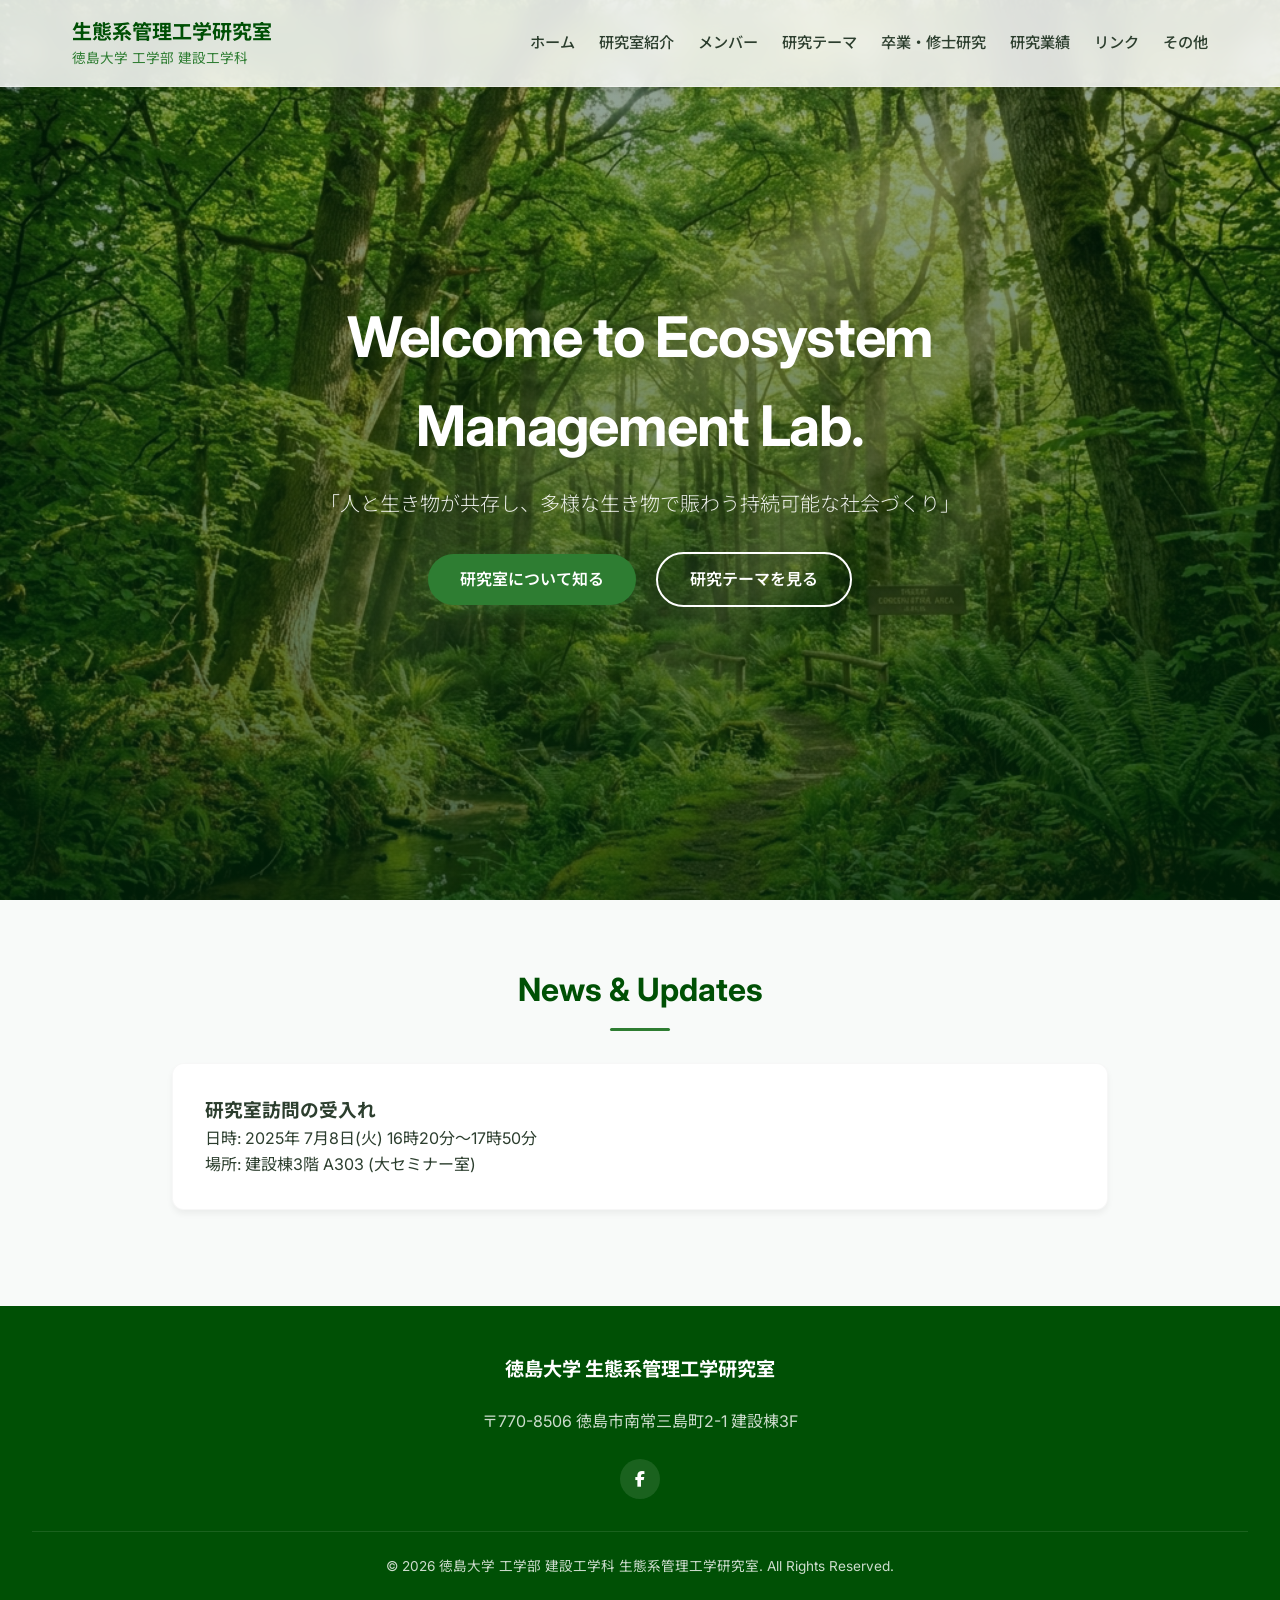
==== index.html @ 76bf6b3a "Add files via upload" ====
<!DOCTYPE html>
<html lang="ja">
<head>
  <meta charset="UTF-8">
  <meta name="viewport" content="width=device-width, initial-scale=1.0">
  <meta name="description" content="徳島大学 工学部 建設工学科 生態系管理工学研究室の公式ウェブサイトです。「人と生き物が共存し、多様な生き物で賑わう持続可能な社会づくり」を目指しています。">
  <title>徳島大学 生態系管理工学研究室 (Ecosystem Management Lab)</title>
  <link rel="stylesheet" href="style.css">
  <link rel="stylesheet" href="https://cdnjs.cloudflare.com/ajax/libs/font-awesome/6.4.0/css/all.min.css">
</head>
<body>

  <header>
    <div class="nav-container">
      <a href="index.html" class="logo">
        生態系管理工学研究室
        <span>徳島大学 工学部 建設工学科</span>
      </a>
      <button class="mobile-menu-btn"><i class="fas fa-bars"></i></button>
      <ul class="nav-links">
        <li><a href="index.html">ホーム</a></li>
        <li><a href="about.html">研究室紹介</a></li>
        <li><a href="members.html">メンバー</a></li>
        <li><a href="research.html">研究テーマ</a></li>
        <li><a href="projects.html">卒業・修士研究</a></li>
        <li><a href="achievements.html">研究業績</a></li>
        <li><a href="links.html">リンク</a></li>
        <li><a href="others.html">その他</a></li>
      </ul>
    </div>
  </header>

  <main>
    <section class="hero">
      <div class="hero-content">
        <h1>Welcome to Ecosystem Management Lab.</h1>
        <p>「人と生き物が共存し、多様な生き物で賑わう持続可能な社会づくり」</p>
        <a href="about.html" class="btn">研究室について知る</a>
        <a href="research.html" class="btn btn-outline">研究テーマを見る</a>
      </div>
    </section>

    <section class="container fade-in-section">
      <h2 class="section-title">News & Updates</h2>
      <div class="card">
        <h3>研究室訪問の受入れ</h3>
        <p>日時: 2025年 7月8日(火) 16時20分～17時50分</p>
        <p>場所: 建設棟3階 A303 (大セミナー室)</p>
      </div>
    </section>
  </main>

  <footer>
    <div class="footer-content">
      <div class="footer-logo">徳島大学 生態系管理工学研究室</div>
      <p>〒770-8506 徳島市南常三島町2-1 建設棟3F</p>
      <div class="social-links">
        <a href="https://www.facebook.com/" target="_blank" class="social-icon" aria-label="Facebook">
          <i class="fab fa-facebook-f"></i>
        </a>
      </div>
    </div>
    <div class="copyright">
      &copy; 2026 徳島大学 工学部 建設工学科 生態系管理工学研究室. All Rights Reserved.
    </div>
  </footer>

  <script src="main.js"></script>
</body>
</html>
---- style.css ----
@import url('https://fonts.googleapis.com/css2?family=Inter:wght@300;400;600;700&family=Noto+Sans+JP:wght@300;400;500;700&display=swap');

:root {
  --primary-color: #2e7d32; /* Deep natural green */
  --primary-light: #60ad5e;
  --primary-dark: #005005;
  --bg-color: #f8faf9;
  --text-main: #2c3e2e;
  --text-light: #5f7461;
  --white: #ffffff;
  --glass-bg: rgba(255, 255, 255, 0.85);
  --glass-border: rgba(255, 255, 255, 0.3);
  --shadow-sm: 0 4px 6px rgba(0, 0, 0, 0.05);
  --shadow-md: 0 10px 20px rgba(0, 0, 0, 0.08);
  --transition: all 0.3s cubic-bezier(0.25, 0.8, 0.25, 1);
}

* {
  margin: 0;
  padding: 0;
  box-sizing: border-box;
}

body {
  font-family: 'Inter', 'Noto Sans JP', sans-serif;
  background-color: var(--bg-color);
  color: var(--text-main);
  line-height: 1.6;
  overflow-x: hidden;
}

/* Glassmorphism Header */
header {
  position: fixed;
  top: 0;
  width: 100%;
  z-index: 1000;
  background: var(--glass-bg);
  backdrop-filter: blur(12px);
  -webkit-backdrop-filter: blur(12px);
  border-bottom: 1px solid var(--glass-border);
  box-shadow: var(--shadow-sm);
  transition: var(--transition);
}

header.scrolled {
  background: rgba(255, 255, 255, 0.95);
  box-shadow: var(--shadow-md);
}

.nav-container {
  max-width: 1200px;
  margin: 0 auto;
  padding: 1rem 2rem;
  display: flex;
  justify-content: space-between;
  align-items: center;
}

.logo {
  font-size: 1.25rem;
  font-weight: 700;
  color: var(--primary-dark);
  text-decoration: none;
  display: flex;
  flex-direction: column;
}

.logo span {
  font-size: 0.85rem;
  font-weight: 400;
  color: var(--primary-color);
}

.nav-links {
  display: flex;
  gap: 1.5rem;
  list-style: none;
}

.nav-links a {
  text-decoration: none;
  color: var(--text-main);
  font-weight: 500;
  font-size: 0.95rem;
  position: relative;
  padding: 0.5rem 0;
  transition: var(--transition);
}

.nav-links a::after {
  content: '';
  position: absolute;
  bottom: 0;
  left: 0;
  width: 0;
  height: 2px;
  background: var(--primary-color);
  transition: var(--transition);
}

.nav-links a:hover {
  color: var(--primary-color);
}

.nav-links a:hover::after {
  width: 100%;
}

.mobile-menu-btn {
  display: none;
  background: none;
  border: none;
  font-size: 1.5rem;
  color: var(--text-main);
  cursor: pointer;
}

/* Hero Section */
.hero {
  height: 100vh;
  min-height: 600px;
  background-image: linear-gradient(rgba(0, 40, 10, 0.4), rgba(0, 40, 10, 0.7)), url('images/hero.png');
  background-size: cover;
  background-position: center;
  background-attachment: fixed;
  display: flex;
  align-items: center;
  justify-content: center;
  text-align: center;
  color: var(--white);
  padding: 0 2rem;
  position: relative;
}

.hero-content {
  max-width: 800px;
  animation: fadeUp 1s ease-out;
}

.hero-content h1 {
  font-size: 3.5rem;
  font-weight: 700;
  margin-bottom: 1rem;
  letter-spacing: -0.02em;
}

.hero-content p {
  font-size: 1.25rem;
  font-weight: 300;
  margin-bottom: 2rem;
  opacity: 0.9;
}

.btn {
  display: inline-block;
  padding: 0.8rem 2rem;
  background: var(--primary-color);
  color: var(--white);
  text-decoration: none;
  border-radius: 50px;
  font-weight: 600;
  transition: var(--transition);
  box-shadow: 0 4px 15px rgba(46, 125, 50, 0.3);
}

.btn:hover {
  background: var(--primary-light);
  transform: translateY(-2px);
  box-shadow: 0 6px 20px rgba(46, 125, 50, 0.4);
}

.btn-outline {
  background: transparent;
  border: 2px solid var(--white);
  box-shadow: none;
  margin-left: 1rem;
}

.btn-outline:hover {
  background: var(--white);
  color: var(--primary-dark);
  box-shadow: 0 6px 20px rgba(255, 255, 255, 0.3);
}

/* Page Header (for subpages) */
.page-header {
  height: 40vh;
  min-height: 300px;
  background-image: linear-gradient(rgba(0, 40, 10, 0.6), rgba(0, 40, 10, 0.8)), url('images/hero.png');
  background-size: cover;
  background-position: center;
  display: flex;
  align-items: center;
  justify-content: center;
  text-align: center;
  color: var(--white);
  padding-top: 60px;
}

.page-header h1 {
  font-size: 2.5rem;
  font-weight: 700;
  animation: fadeUp 0.8s ease-out;
}

/* Layout */
.container {
  max-width: 1000px;
  margin: 0 auto;
  padding: 4rem 2rem;
}

.section-title {
  font-size: 2rem;
  color: var(--primary-dark);
  margin-bottom: 2rem;
  text-align: center;
  position: relative;
  padding-bottom: 1rem;
}

.section-title::after {
  content: '';
  position: absolute;
  bottom: 0;
  left: 50%;
  transform: translateX(-50%);
  width: 60px;
  height: 3px;
  background: var(--primary-color);
  border-radius: 3px;
}

/* Card Styles */
.card {
  background: var(--white);
  border-radius: 12px;
  padding: 2rem;
  box-shadow: var(--shadow-sm);
  transition: var(--transition);
  margin-bottom: 2rem;
  border: 1px solid rgba(0,0,0,0.03);
}

.card:hover {
  transform: translateY(-5px);
  box-shadow: var(--shadow-md);
}

/* Member Grid */
.member-grid {
  display: grid;
  grid-template-columns: repeat(auto-fill, minmax(280px, 1fr));
  gap: 2rem;
}

.member-card {
  text-align: center;
}

.member-role {
  color: var(--primary-color);
  font-weight: 600;
  font-size: 0.9rem;
  text-transform: uppercase;
  letter-spacing: 0.05em;
  margin-bottom: 0.5rem;
}

.member-name {
  font-size: 1.3rem;
  color: var(--text-main);
  margin-bottom: 1rem;
}

/* Research List */
.research-item {
  border-left: 4px solid var(--primary-light);
  padding-left: 1.5rem;
  margin-bottom: 2rem;
}

.research-item h3 {
  font-size: 1.2rem;
  color: var(--primary-dark);
  margin-bottom: 0.5rem;
}

.research-author {
  font-size: 0.9rem;
  color: var(--text-light);
  margin-bottom: 1rem;
  font-weight: 600;
}

/* Links List */
.links-list {
  list-style: none;
}

.links-list li {
  margin-bottom: 1rem;
}

.links-list a {
  display: block;
  padding: 1rem 1.5rem;
  background: var(--white);
  border-radius: 8px;
  text-decoration: none;
  color: var(--text-main);
  font-weight: 500;
  transition: var(--transition);
  box-shadow: var(--shadow-sm);
  border-left: 4px solid transparent;
}

.links-list a:hover {
  border-left-color: var(--primary-color);
  transform: translateX(5px);
  box-shadow: var(--shadow-md);
}

/* Footer */
footer {
  background: var(--primary-dark);
  color: rgba(255,255,255,0.8);
  padding: 3rem 2rem 1.5rem;
  text-align: center;
}

.footer-content {
  max-width: 1000px;
  margin: 0 auto 2rem;
  display: flex;
  flex-direction: column;
  align-items: center;
  gap: 1.5rem;
}

.footer-logo {
  font-size: 1.2rem;
  color: var(--white);
  font-weight: 700;
}

.social-links {
  display: flex;
  gap: 1rem;
}

.social-icon {
  display: inline-flex;
  align-items: center;
  justify-content: center;
  width: 40px;
  height: 40px;
  border-radius: 50%;
  background: rgba(255,255,255,0.1);
  color: var(--white);
  text-decoration: none;
  transition: var(--transition);
}

.social-icon:hover {
  background: var(--primary-light);
  transform: translateY(-3px);
}

.copyright {
  font-size: 0.85rem;
  border-top: 1px solid rgba(255,255,255,0.1);
  padding-top: 1.5rem;
}

/* Animations */
@keyframes fadeUp {
  from {
    opacity: 0;
    transform: translateY(30px);
  }
  to {
    opacity: 1;
    transform: translateY(0);
  }
}

.fade-in-section {
  opacity: 0;
  transform: translateY(20px);
  visibility: hidden;
  transition: opacity 0.8s ease-out, transform 0.8s ease-out;
  will-change: opacity, visibility;
}

.fade-in-section.is-visible {
  opacity: 1;
  transform: none;
  visibility: visible;
}

/* Responsive */
@media (max-width: 768px) {
  .hero-content h1 {
    font-size: 2.5rem;
  }
  
  .nav-links {
    position: fixed;
    top: 70px;
    left: -100%;
    width: 100%;
    height: calc(100vh - 70px);
    background: var(--white);
    flex-direction: column;
    align-items: center;
    padding-top: 2rem;
    transition: var(--transition);
    box-shadow: var(--shadow-sm);
  }
  
  .nav-links.active {
    left: 0;
  }
  
  .mobile-menu-btn {
    display: block;
  }
}
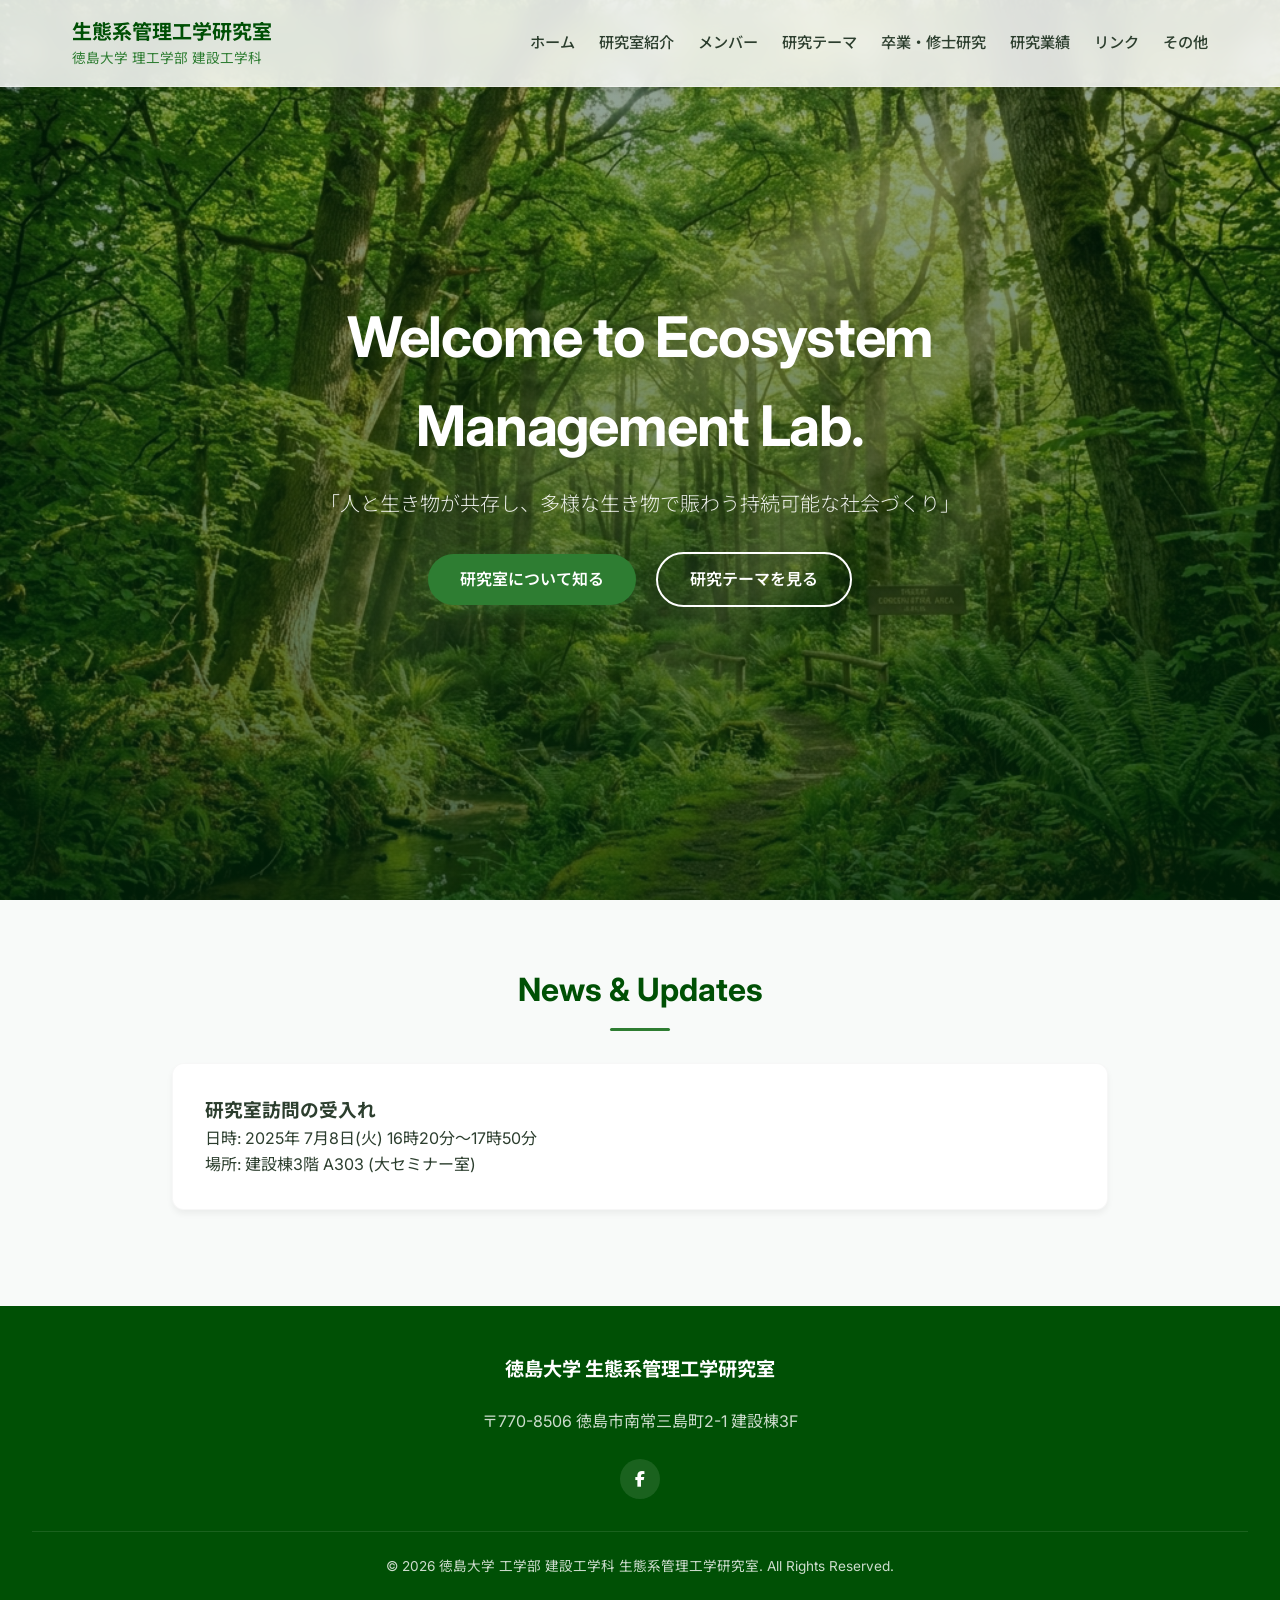
==== commit 2fc93b17: "Update index.html" ====
--- a/index.html
+++ b/index.html
@@ -14,7 +14,7 @@
     <div class="nav-container">
       <a href="index.html" class="logo">
         生態系管理工学研究室
-        <span>徳島大学 工学部 建設工学科</span>
+        <span>徳島大学 理工学部 建設工学科</span>
       </a>
       <button class="mobile-menu-btn"><i class="fas fa-bars"></i></button>
       <ul class="nav-links">
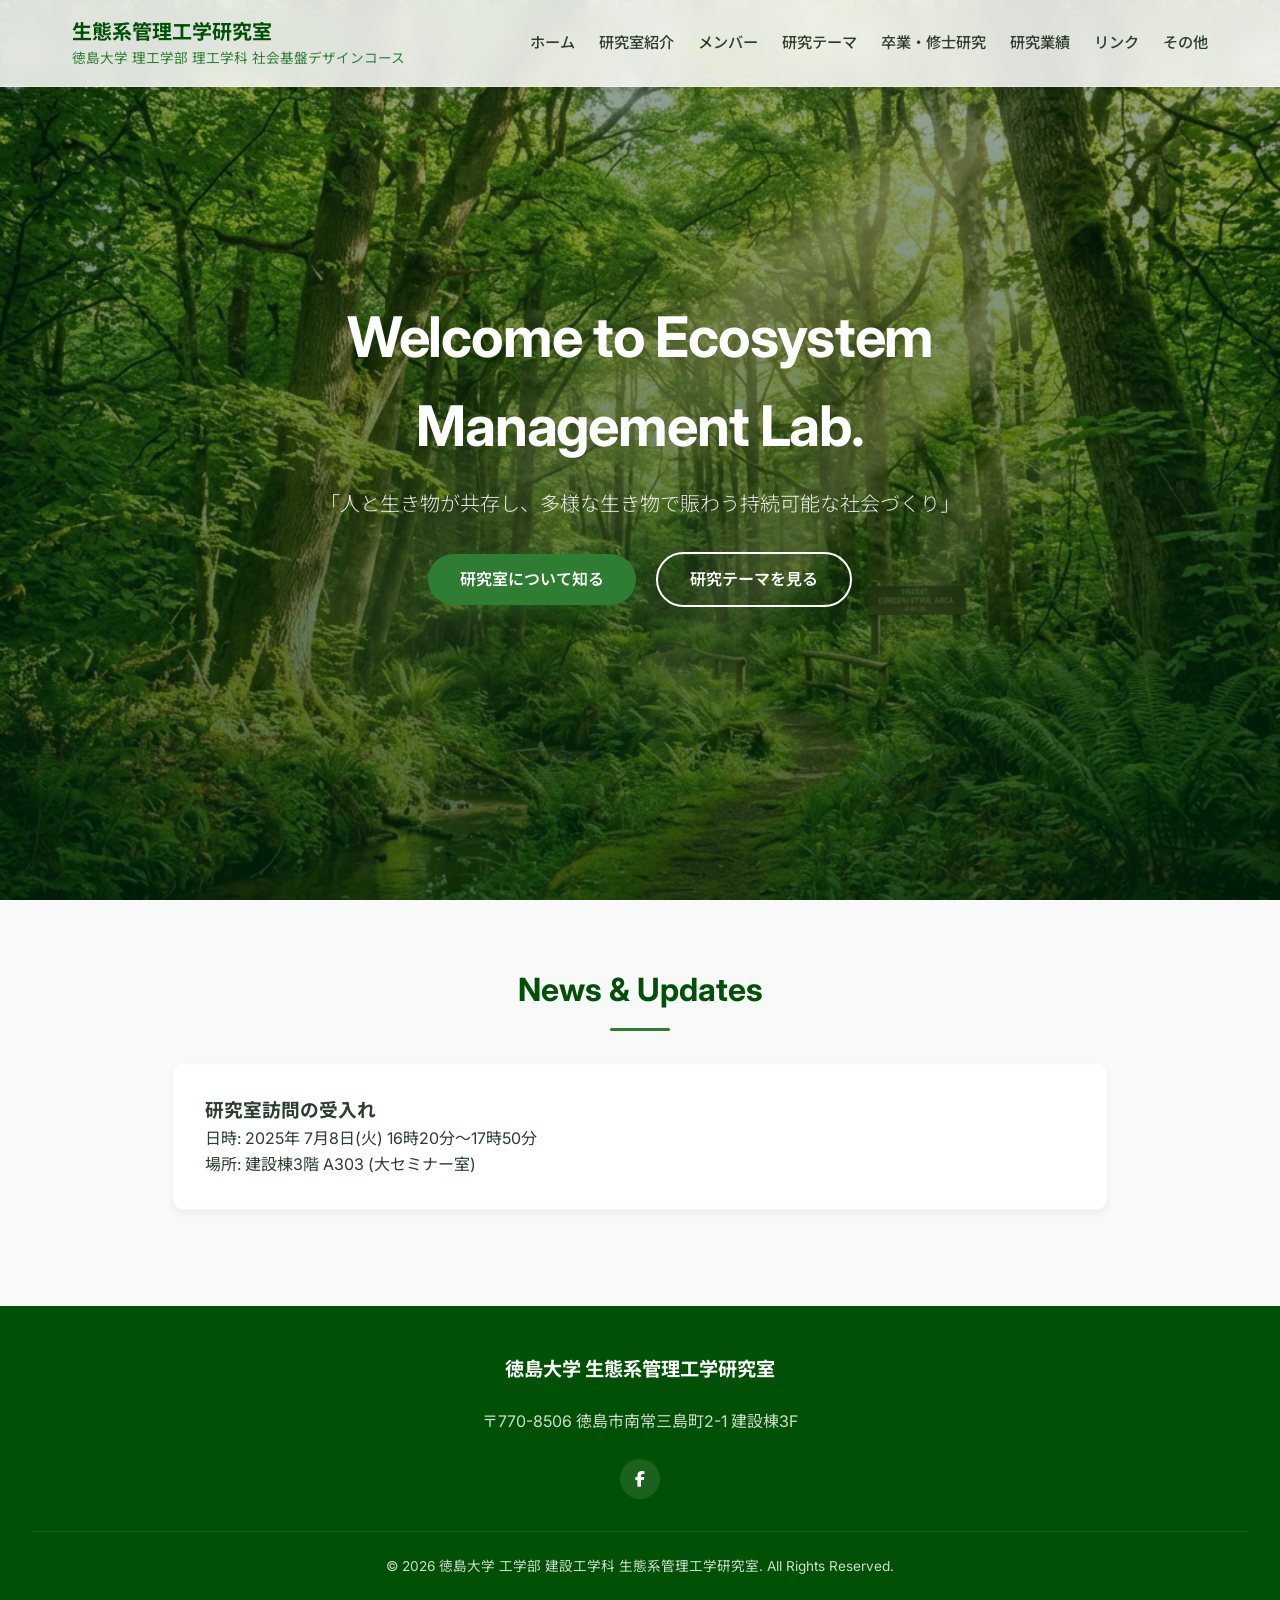
==== commit c46622fb: "Update index.html" ====
--- a/index.html
+++ b/index.html
@@ -14,7 +14,7 @@
     <div class="nav-container">
       <a href="index.html" class="logo">
         生態系管理工学研究室
-        <span>徳島大学 理工学部 建設工学科</span>
+        <span>徳島大学 理工学部 理工学科 社会基盤デザインコース</span>
       </a>
       <button class="mobile-menu-btn"><i class="fas fa-bars"></i></button>
       <ul class="nav-links">
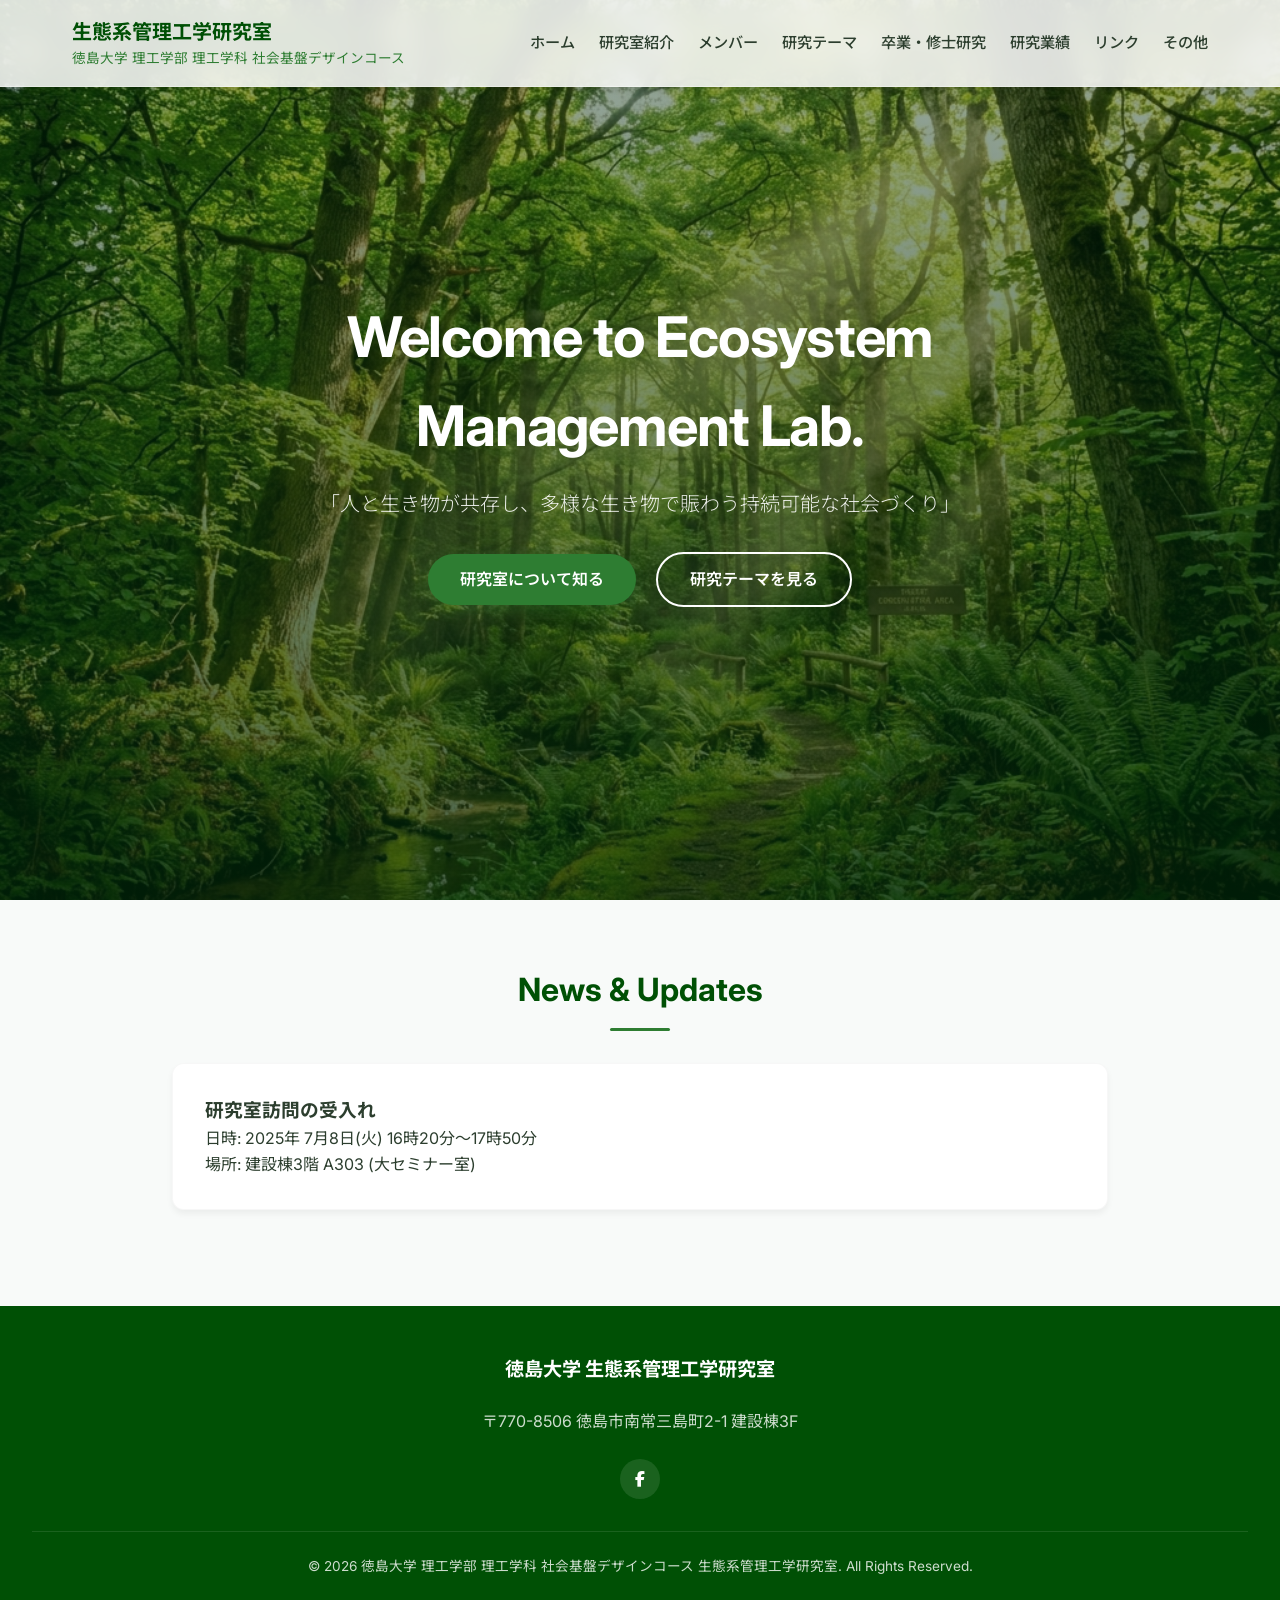
==== commit fc2112d2: "Update index.html" ====
--- a/index.html
+++ b/index.html
@@ -3,7 +3,7 @@
 <head>
   <meta charset="UTF-8">
   <meta name="viewport" content="width=device-width, initial-scale=1.0">
-  <meta name="description" content="徳島大学 工学部 建設工学科 生態系管理工学研究室の公式ウェブサイトです。「人と生き物が共存し、多様な生き物で賑わう持続可能な社会づくり」を目指しています。">
+  <meta name="description" content="徳島大学 理工学部 理工学科 社会基盤デザインコース 生態系管理工学研究室の公式ウェブサイトです。「人と生き物が共存し、多様な生き物で賑わう持続可能な社会づくり」を目指しています。">
   <title>徳島大学 生態系管理工学研究室 (Ecosystem Management Lab)</title>
   <link rel="stylesheet" href="style.css">
   <link rel="stylesheet" href="https://cdnjs.cloudflare.com/ajax/libs/font-awesome/6.4.0/css/all.min.css">
@@ -61,7 +61,7 @@
       </div>
     </div>
     <div class="copyright">
-      &copy; 2026 徳島大学 工学部 建設工学科 生態系管理工学研究室. All Rights Reserved.
+      &copy; 2026 徳島大学 理工学部 理工学科 社会基盤デザインコース 生態系管理工学研究室. All Rights Reserved.
     </div>
   </footer>
 
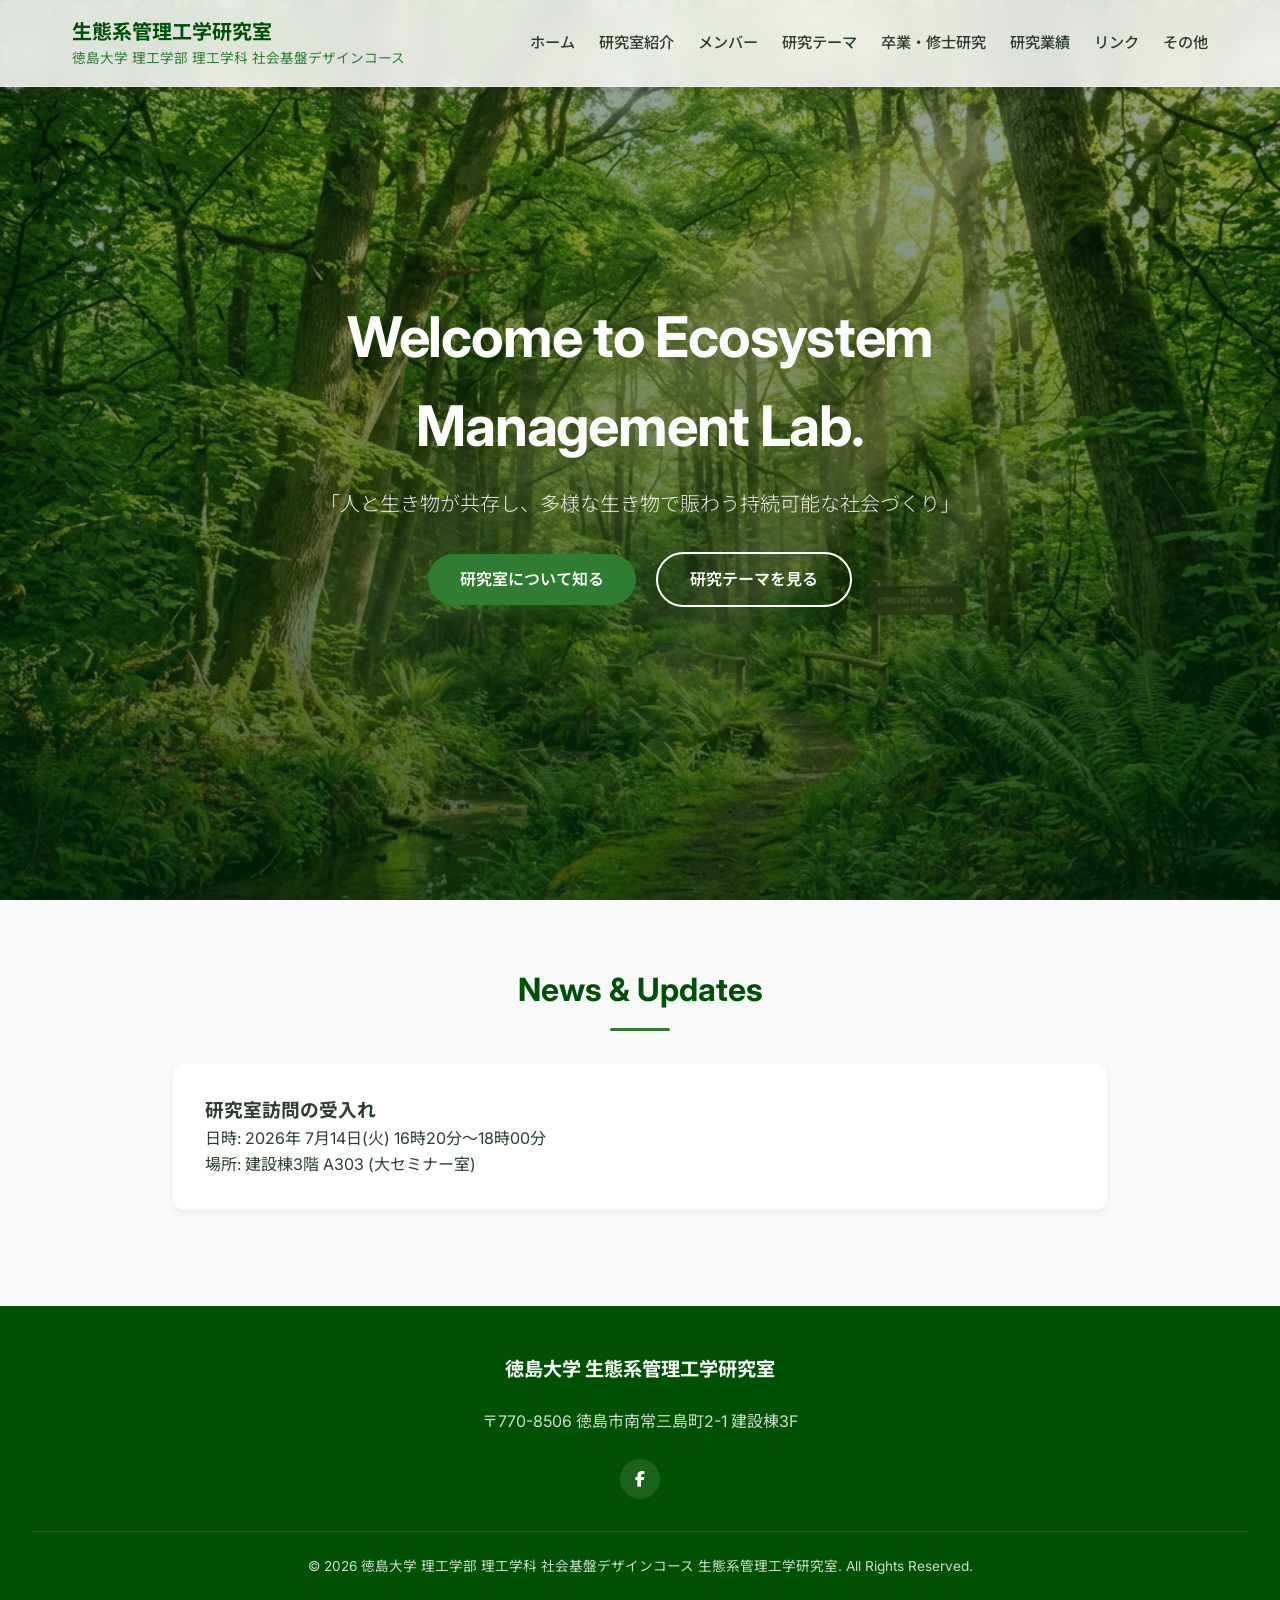
==== commit 8bfe376c: "Update index.html" ====
--- a/index.html
+++ b/index.html
@@ -44,7 +44,7 @@
       <h2 class="section-title">News & Updates</h2>
       <div class="card">
         <h3>研究室訪問の受入れ</h3>
-        <p>日時: 2025年 7月8日(火) 16時20分～17時50分</p>
+        <p>日時: 2026年 7月14日(火) 16時20分～18時00分</p>
         <p>場所: 建設棟3階 A303 (大セミナー室)</p>
       </div>
     </section>
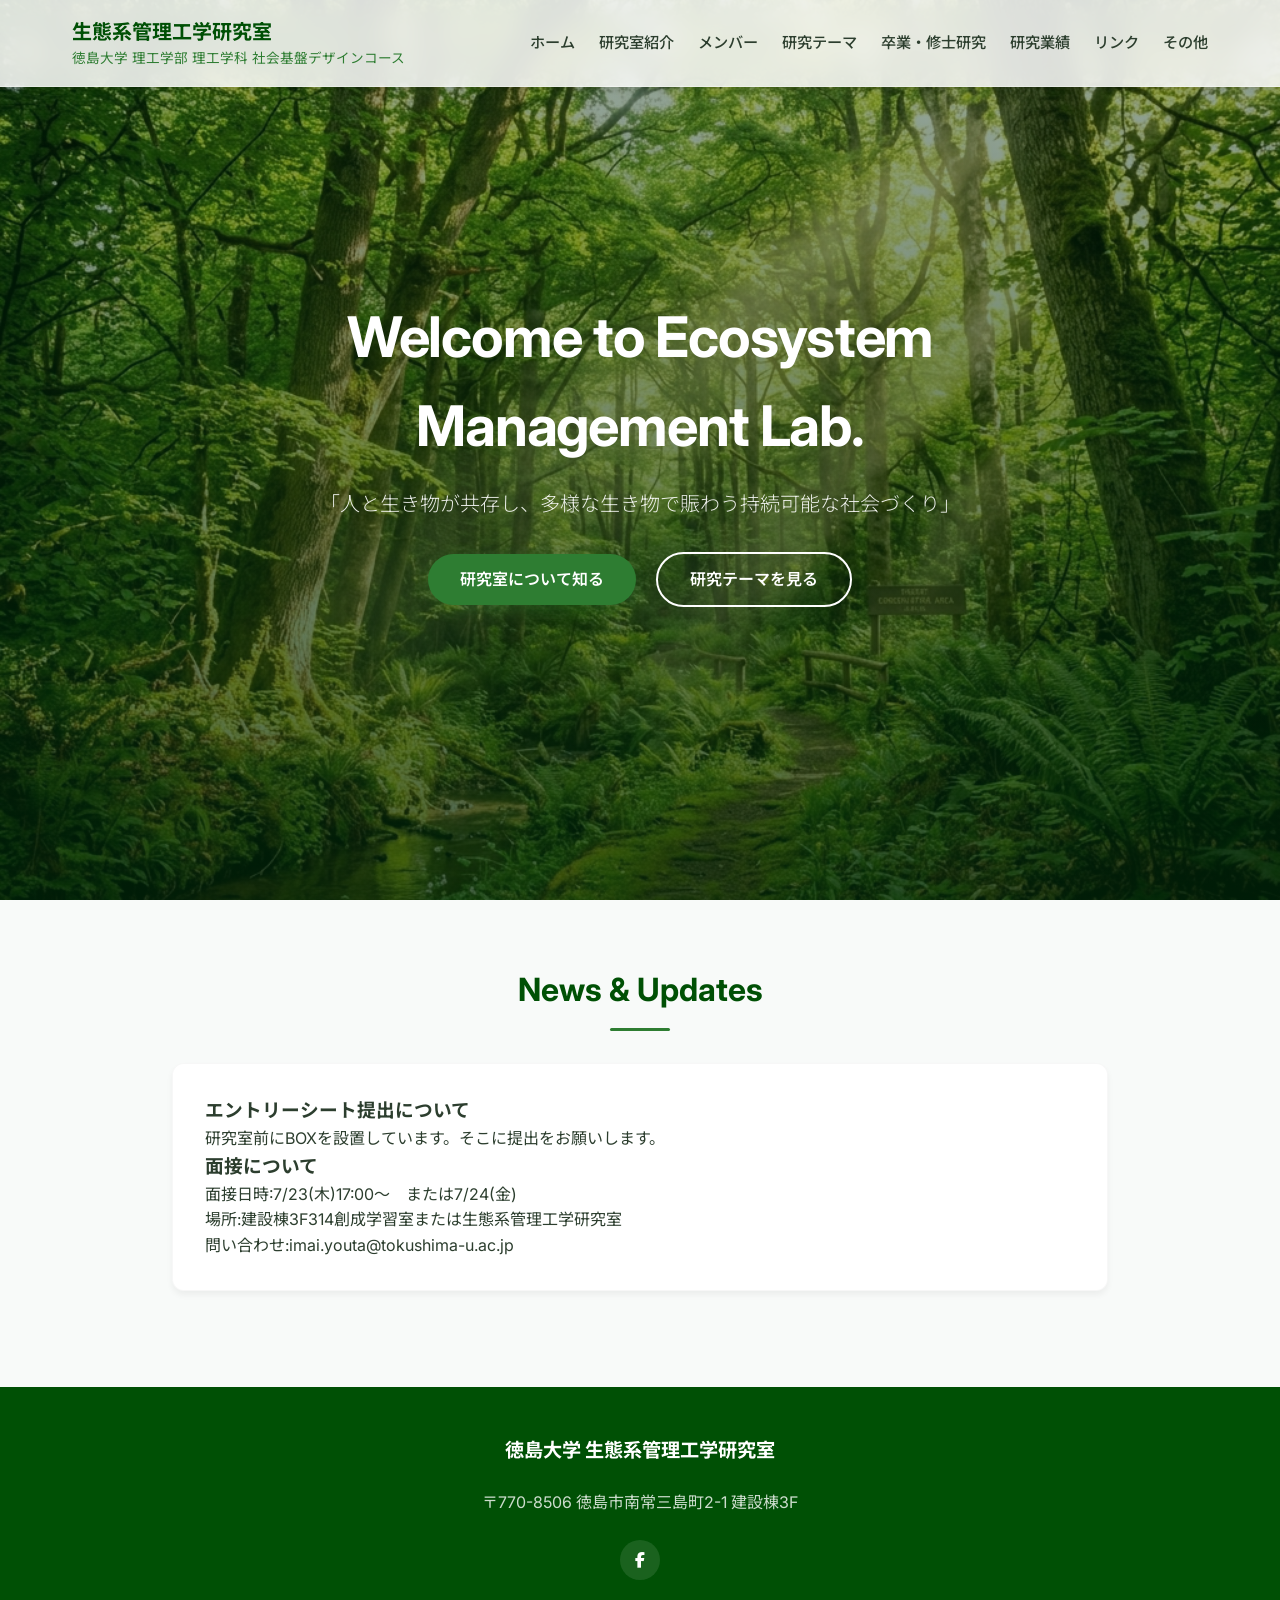
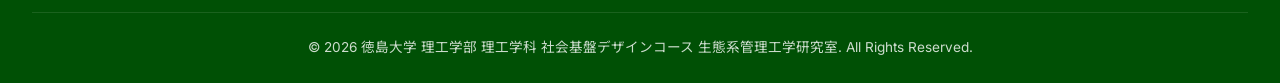
==== commit 4da28976: "Update index.html" ====
--- a/index.html
+++ b/index.html
@@ -43,9 +43,13 @@
     <section class="container fade-in-section">
       <h2 class="section-title">News & Updates</h2>
       <div class="card">
-        <h3>研究室訪問の受入れ</h3>
-        <p>日時: 2026年 7月14日(火) 16時20分～18時00分</p>
-        <p>場所: 建設棟3階 A303 (大セミナー室)</p>
+        <h3>エントリーシート提出について</h3>
+        <p>研究室前にBOXを設置しています。そこに提出をお願いします。</p>
+        <p></p>
+        <h3>面接について</h3>
+        <p>面接日時:7/23(木)17:00～　または7/24(金)</p>
+        <p>場所:建設棟3F314創成学習室または生態系管理工学研究室</p>
+        <p>問い合わせ:imai.youta@tokushima-u.ac.jp</p>
       </div>
     </section>
   </main>
--- a/style.css
+++ b/style.css
@@ -428,3 +428,23 @@
     display: block;
   }
 }
+
+
+/* 動画をレスポンシブに対応させる設定 */
+.video-container {
+  position: relative;
+  width: 100%;
+  padding-top: 56.25%; /* 16:9 の比率 */
+  margin-top: 30px;    /* 上の文章との隙間 */
+  border-radius: 8px;
+  overflow: hidden;
+  box-shadow: 0 4px 6px rgba(0,0,0,0.1);
+}
+
+.video-container iframe {
+  position: absolute;
+  top: 0;
+  left: 0;
+  width: 100%;
+  height: 100%;
+}
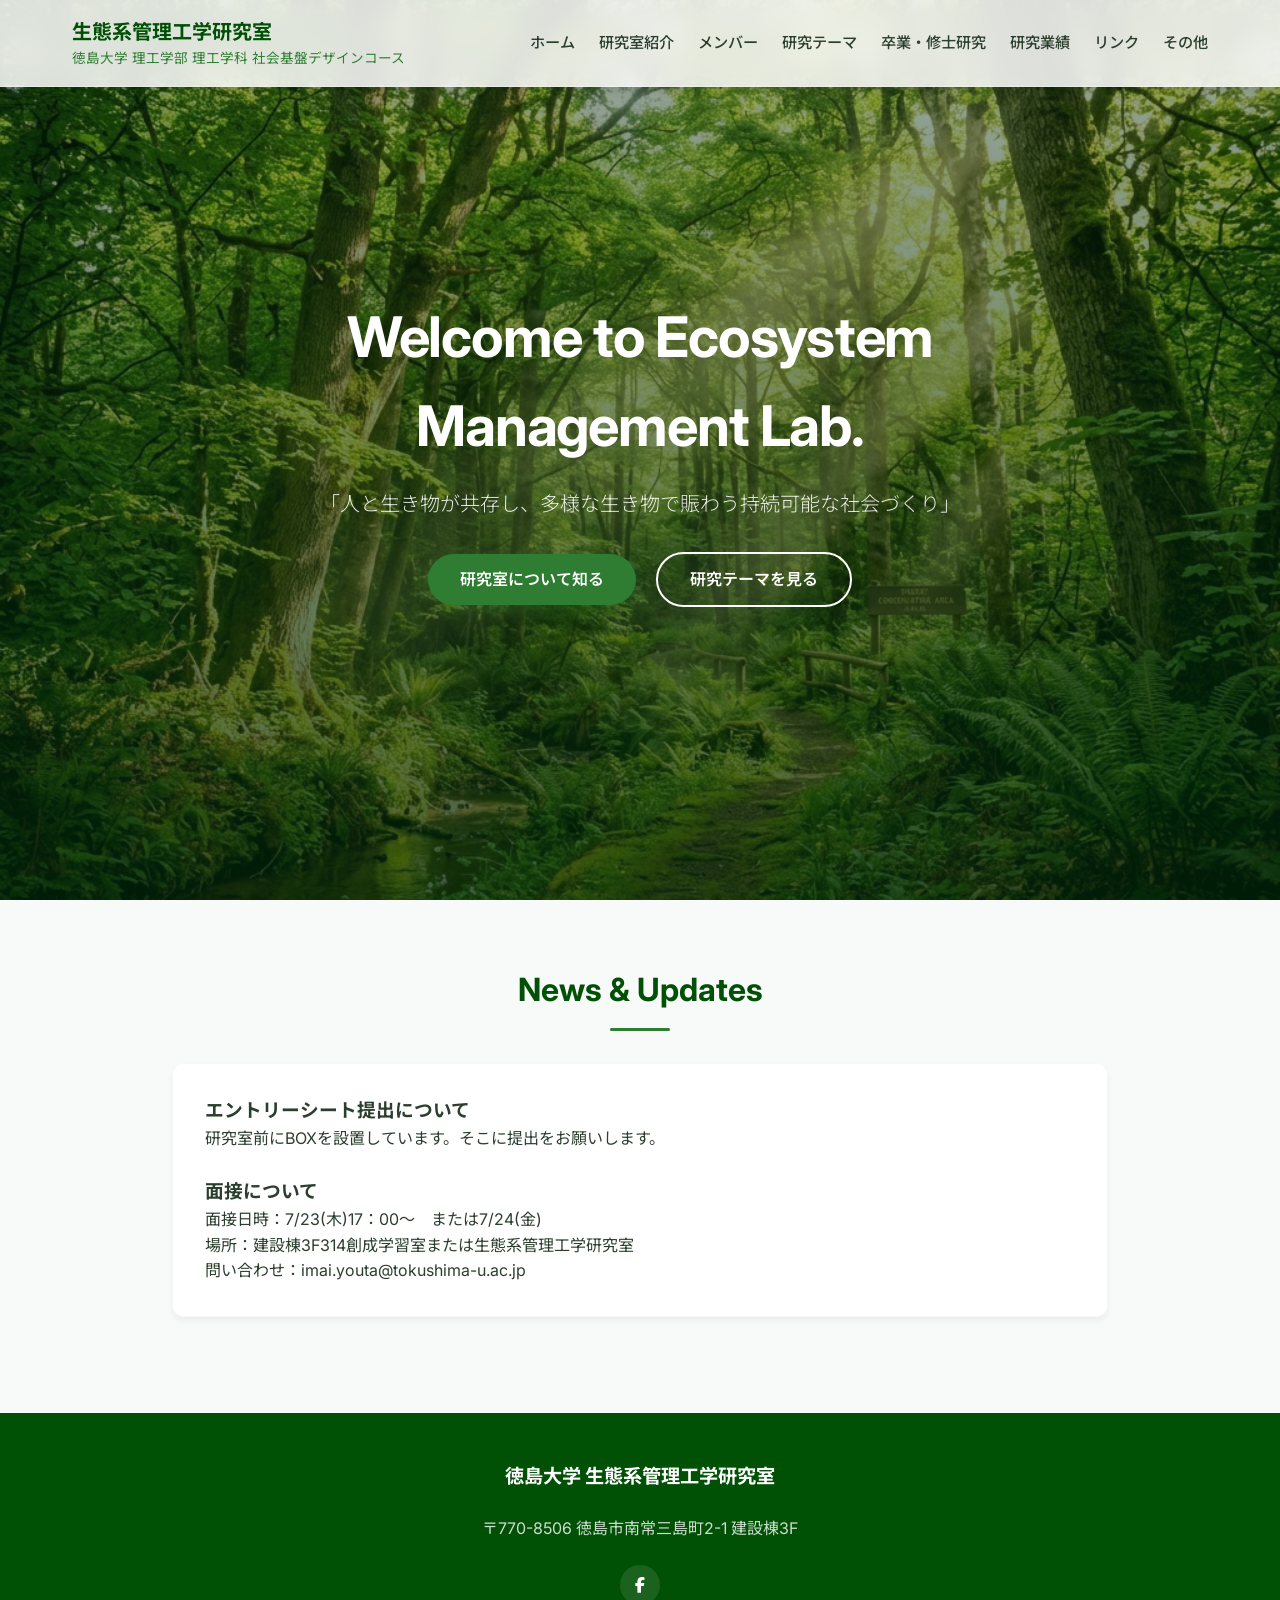
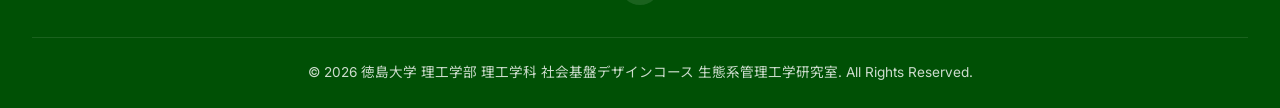
==== commit a6a950bd: "Update index.html" ====
--- a/index.html
+++ b/index.html
@@ -45,11 +45,11 @@
       <div class="card">
         <h3>エントリーシート提出について</h3>
         <p>研究室前にBOXを設置しています。そこに提出をお願いします。</p>
-        <p></p>
+        <p>　　　　　　　　</p>
         <h3>面接について</h3>
-        <p>面接日時:7/23(木)17:00～　または7/24(金)</p>
-        <p>場所:建設棟3F314創成学習室または生態系管理工学研究室</p>
-        <p>問い合わせ:imai.youta@tokushima-u.ac.jp</p>
+        <p>面接日時：7/23(木)17：00～　または7/24(金)</p>
+        <p>場所：建設棟3F314創成学習室または生態系管理工学研究室</p>
+        <p>問い合わせ：imai.youta@tokushima-u.ac.jp</p>
       </div>
     </section>
   </main>
